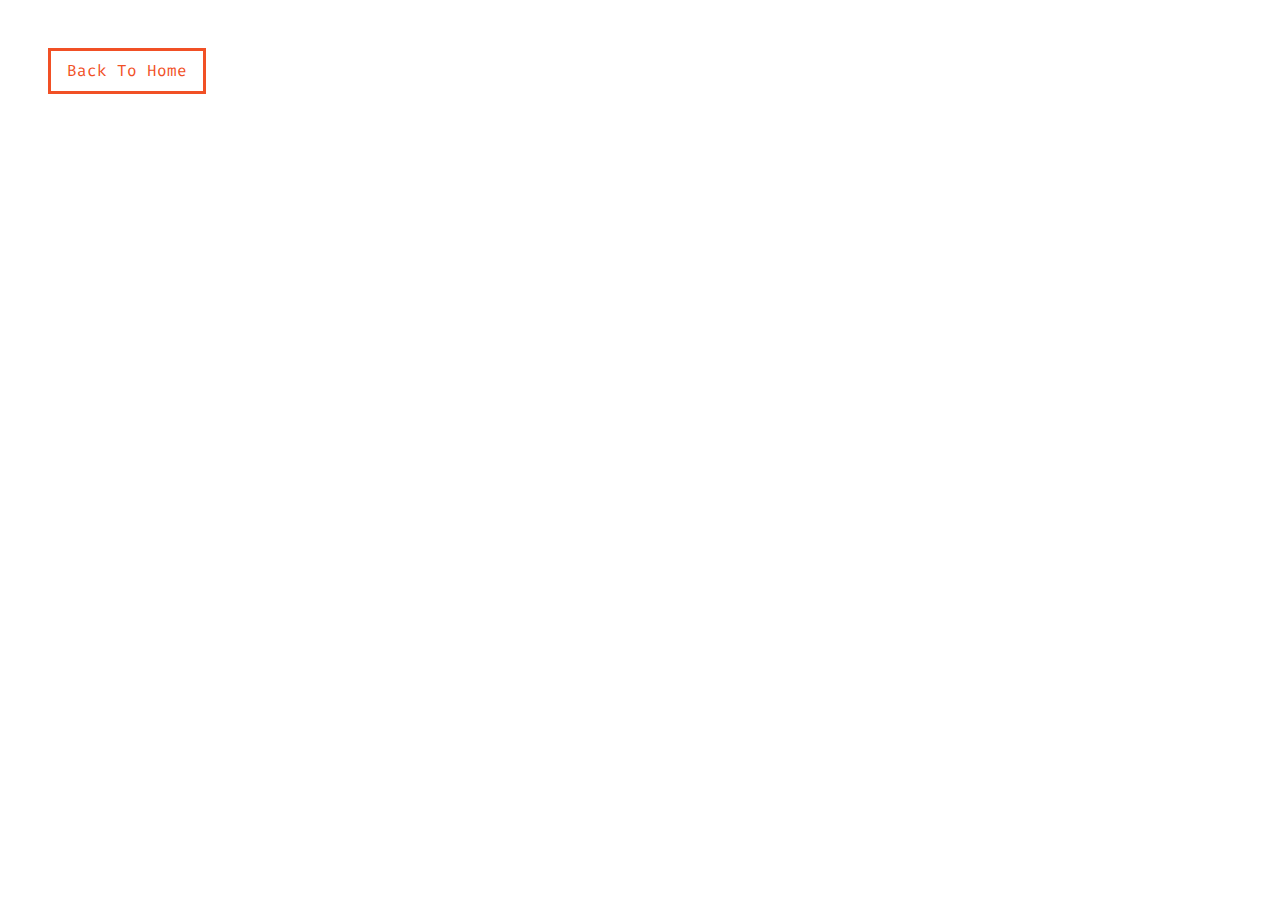
==== cards.html @ d7de1106 "hero page" ====
<!DOCTYPE html>
<html lang="en">
<head>
    <meta charset="UTF-8"/>
    <meta name="viewport" content="width=device-width, initial-scale=1.0"/>
    <meta http-equiv="X-UA-Compatible" content="ie=edge"/>
    <title>Cards</title>
    <!-- google fonts -->
    <link
            href="https://fonts.googleapis.com/css?family=Fira+Code:300,400&display=swap"
            rel="stylesheet"
    />
    <!-- font awesome -->
    <link rel="stylesheet" href="fontawesome-free-5.9.0-web/css/all.min.css"/>
    <!-- styles css -->
    <link rel="stylesheet" href="styles.css"/>
</head>
<body>

<a href="index.html" class="btn">back to home</a>
</body>
</html>
---- styles.css ----
/*
=============
variables
=============
*/
:root {
    --primaryColor: #f15025;
    --mainBlack: #222;
    --mainWhite: #fff;
    --offWhite: #f7f7f7;
    --darkGrey: #afafaf;
    --mainTransition: all 0.3s linear;
    --mainSpacing: 0.2rem
}

/*
=============
global styles
=============
*/

* {
    margin: 0;
    padding: 0;
    box-sizing: border-box;
}

body {
    font-family: "Fira Code", monospace;
    color: var(--mainBlack);
    background: var(--mainWhite);
    line-height: 1.5;
}

a {
    text-decoration: none;
}

img {
    width: 100%;
    display: block;
}

h1, h2, h3 {
    text-transform: capitalize;
    letter-spacing: var(--mainSpacing);
    margin-bottom: 1.25rem;
}

h1 {
    font-size: 3rem;
}

h2 {
    margin-bottom: 0;
}

p {
    font-weight: 300;
    font-size: 0.7rem;
    line-height: 2;
}

.btn {
    display: inline-block;
    padding: 0.5rem 1rem;
    text-transform: capitalize;
    border: 3px solid var(--primaryColor);
    color: var(--primaryColor);
    margin: 3rem;
    transition: var(--mainTransition);
}

.btn:hover {
    background: var(--primaryColor);
    color: var(--mainWhite);
}

/*
=============
main navbar
=============
*/

.main-navbar {
    background: var(--darkGrey);
    padding: 0 2rem;
}

.main-navbar li {
    list-style: none;
}

.main-navbar a {
    text-transform: capitalize;
    display: block;
    padding: 1rem 0;
    color: var(--primaryColor);
    letter-spacing: var(--mainSpacing);
    transition: var(--mainTransition);
}

.main-navbar a:hover {
    color: var(--mainBlack);
}

@media screen and (min-width: 992px) {
    .main-navbar ul {
        max-width: 1170px;
        margin: 0 auto;
        display: grid;
        grid-template-columns: repeat(4, 1fr);
    }

    .main-navbar a {
        text-align: center;
    }
}


/*
=============
Hero
=============
*/

.hero-header {
    min-height: 100vh;
    background: var(--primaryColor);
    color: var(--mainWhite);
    display: grid;
    justify-content: center;
    align-content: center;
}

.hero-banner {
    padding: 0 3rem;
}

.hero-banner p {
    width: 80%;
    max-width: 560px;
    font-size: 1rem;
}

@media screen and (min-width: 768px) {
    .hero-banner {
        padding: 0;
    }
    .hero-header {
        background: linear-gradient(rgba(241, 80, 37, 0.75), rgba(0, 0, 0, 0.75)), url("./images/image-2.jpeg") center/cover fixed no-repeat;
    }
    .hero-banner h1 {
        font-size: 4rem;
    }
}
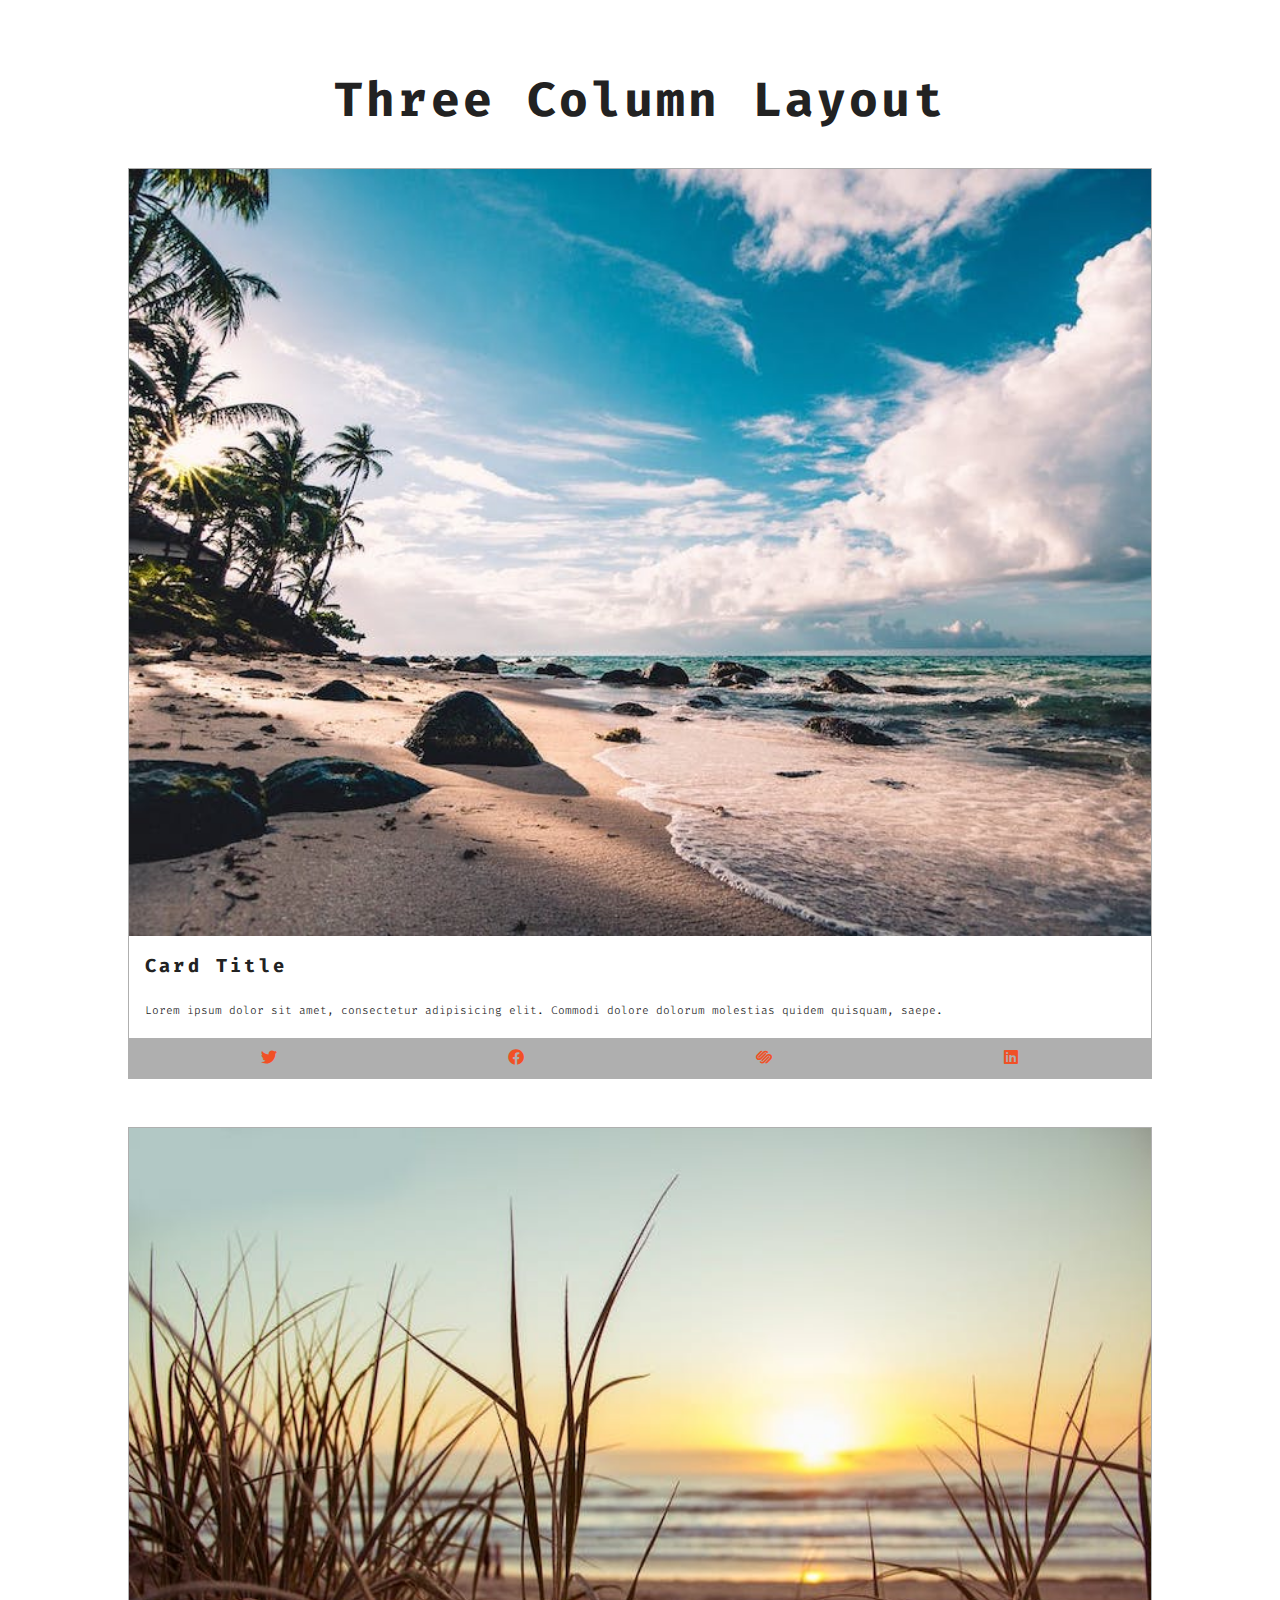
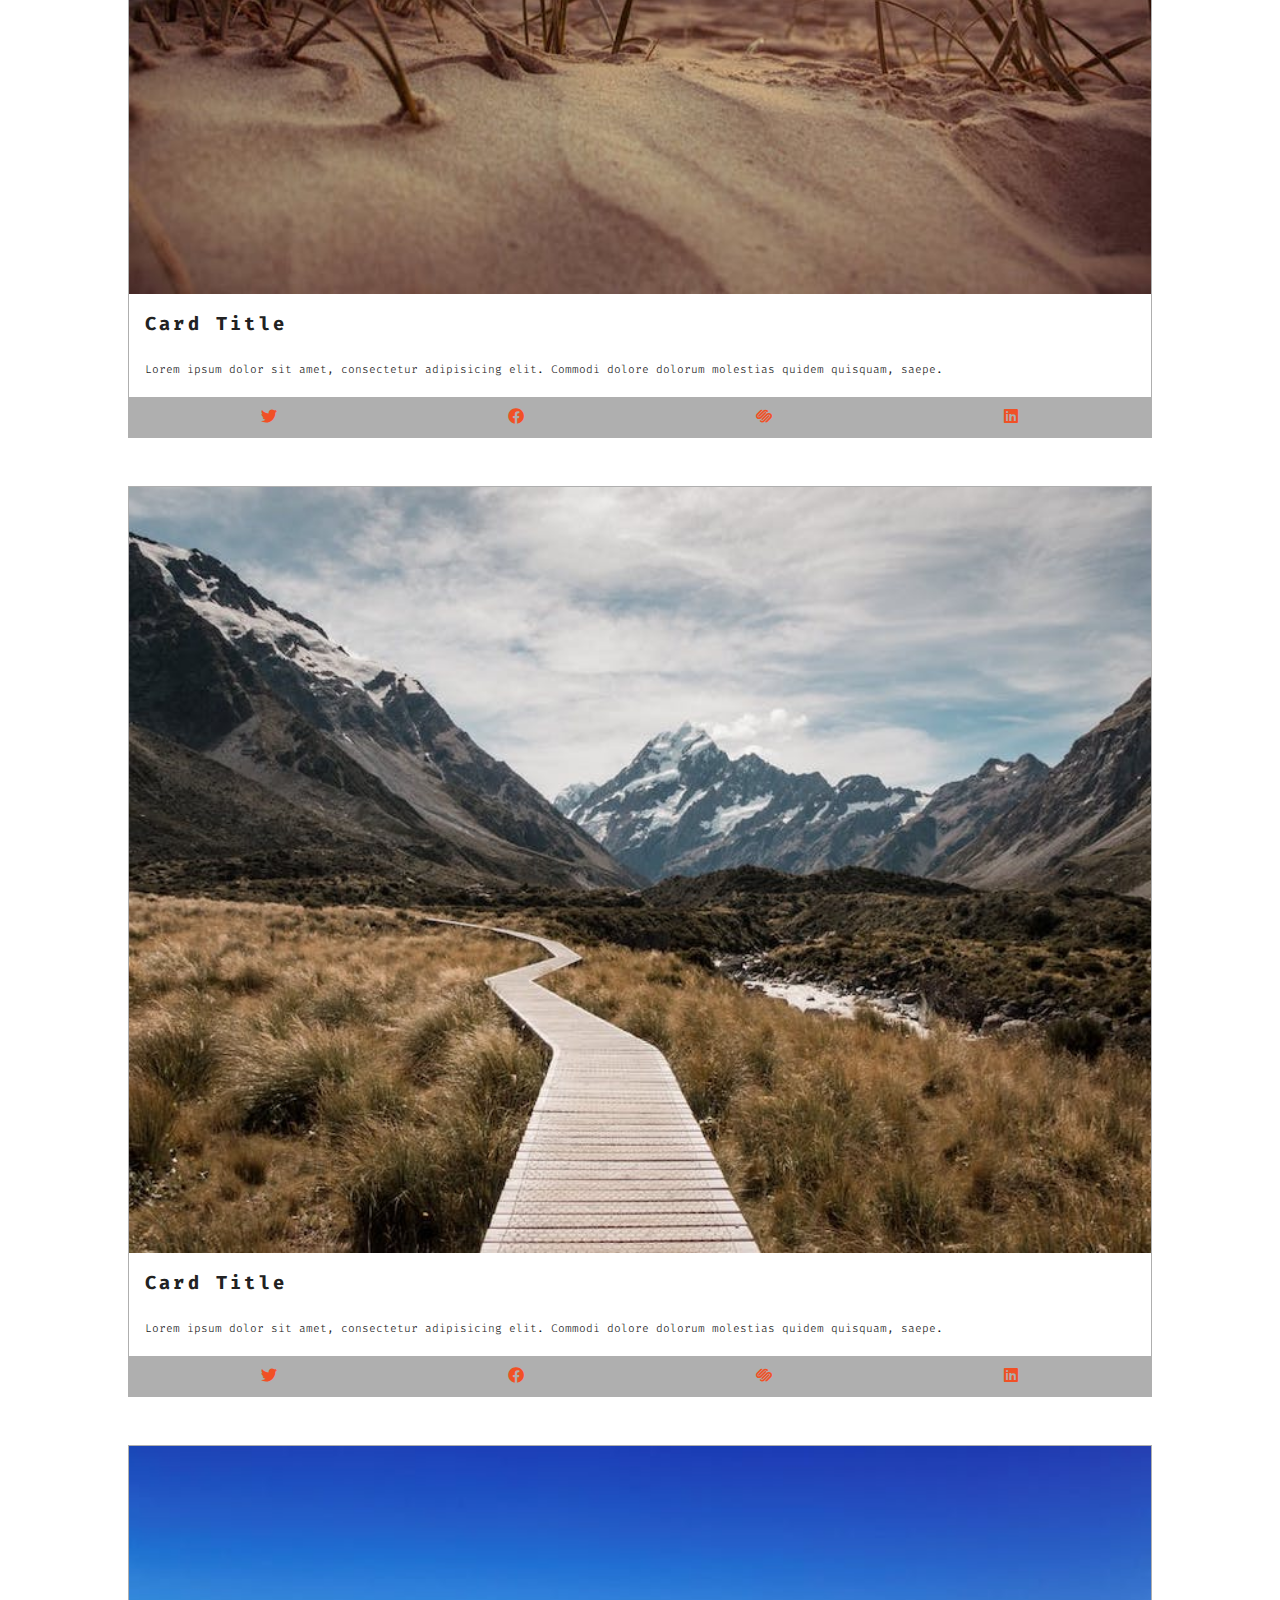
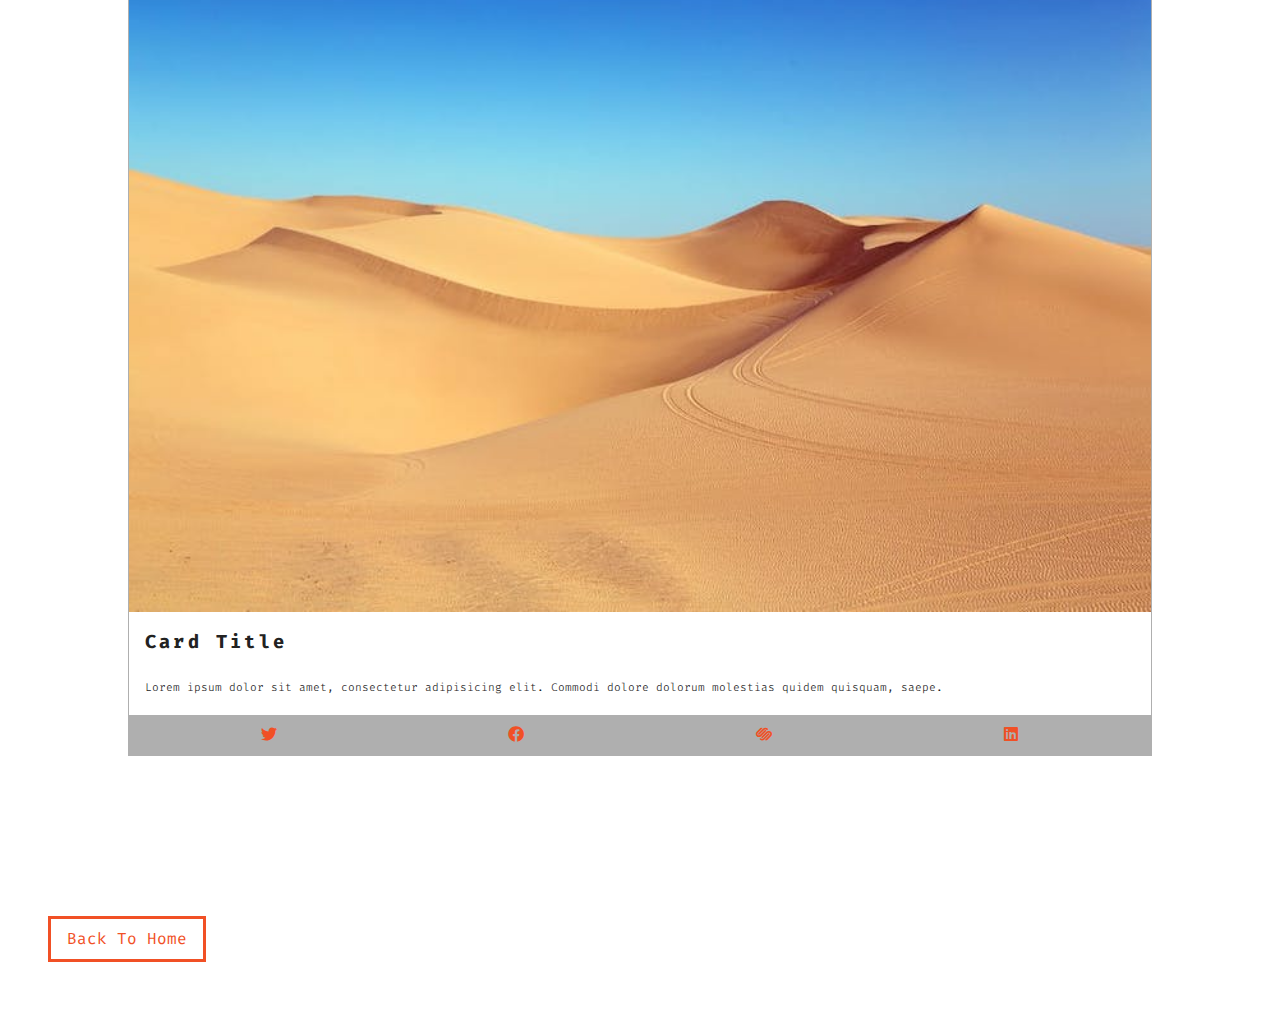
==== commit 55906255: "card layout setup" ====
--- a/cards.html
+++ b/cards.html
@@ -16,7 +16,93 @@
     <link rel="stylesheet" href="styles.css"/>
 </head>
 <body>
-
+<section class="cards">
+    <div class="title">
+        <h1>three column layout</h1>
+    </div>
+    <div class="cards-center">
+        <!--single card -->
+        <article class="card">
+            <img src="./images/size-image-1.jpeg" alt="">
+            <!--  card info-->
+            <div class="card-info">
+                <h3>card title</h3>
+                <p>
+                    Lorem ipsum dolor sit amet, consectetur adipisicing elit. Commodi dolore dolorum molestias quidem
+                    quisquam, saepe.
+                </p>
+            </div>
+            <!--  card footer-->
+            <div class="card-footer">
+                <span><i class="fab fa-twitter"></i></span>
+                <span><i class="fab fa-facebook"></i></span>
+                <span><i class="fab fa-squarespace"></i></span>
+                <span><i class="fab fa-linkedin"></i></span>
+            </div>
+        </article>
+        <!--end of single card-->
+        <!--single card -->
+        <article class="card">
+            <img src="./images/size-image-2.jpeg" alt="">
+            <!--  card info-->
+            <div class="card-info">
+                <h3>card title</h3>
+                <p>
+                    Lorem ipsum dolor sit amet, consectetur adipisicing elit. Commodi dolore dolorum molestias quidem
+                    quisquam, saepe.
+                </p>
+            </div>
+            <!--  card footer-->
+            <div class="card-footer">
+                <span><i class="fab fa-twitter"></i></span>
+                <span><i class="fab fa-facebook"></i></span>
+                <span><i class="fab fa-squarespace"></i></span>
+                <span><i class="fab fa-linkedin"></i></span>
+            </div>
+        </article>
+        <!--end of single card-->
+        <!--single card -->
+        <article class="card">
+            <img src="./images/size-image-3.jpeg" alt="">
+            <!--  card info-->
+            <div class="card-info">
+                <h3>card title</h3>
+                <p>
+                    Lorem ipsum dolor sit amet, consectetur adipisicing elit. Commodi dolore dolorum molestias quidem
+                    quisquam, saepe.
+                </p>
+            </div>
+            <!--  card footer-->
+            <div class="card-footer">
+                <span><i class="fab fa-twitter"></i></span>
+                <span><i class="fab fa-facebook"></i></span>
+                <span><i class="fab fa-squarespace"></i></span>
+                <span><i class="fab fa-linkedin"></i></span>
+            </div>
+        </article>
+        <!--end of single card-->
+        <!--single card -->
+        <article class="card">
+            <img src="./images/size-image-4.jpeg" alt="">
+            <!--  card info-->
+            <div class="card-info">
+                <h3>card title</h3>
+                <p>
+                    Lorem ipsum dolor sit amet, consectetur adipisicing elit. Commodi dolore dolorum molestias quidem
+                    quisquam, saepe.
+                </p>
+            </div>
+            <!--  card footer-->
+            <div class="card-footer">
+                <span><i class="fab fa-twitter"></i></span>
+                <span><i class="fab fa-facebook"></i></span>
+                <span><i class="fab fa-squarespace"></i></span>
+                <span><i class="fab fa-linkedin"></i></span>
+            </div>
+        </article>
+        <!--end of single card-->
+    </div>
+</section>
 <a href="index.html" class="btn">back to home</a>
 </body>
 </html>
--- a/styles.css
+++ b/styles.css
@@ -147,10 +147,53 @@
     .hero-banner {
         padding: 0;
     }
+
     .hero-header {
         background: linear-gradient(rgba(241, 80, 37, 0.75), rgba(0, 0, 0, 0.75)), url("./images/image-2.jpeg") center/cover fixed no-repeat;
     }
+
     .hero-banner h1 {
         font-size: 4rem;
     }
 }
+
+/*
+=============
+Cards
+=============
+*/
+
+.title {
+    text-align: center;
+}
+
+.cards {
+    padding: 4rem 0;
+}
+
+.cards-center {
+    width: 80vw;
+    max-width: 1170px;
+    margin: 2rem auto;
+}
+
+.card {
+    border: 1px solid var(--darkGrey);
+    margin-bottom: 3rem;
+}
+
+.card-info {
+    padding: 1rem;
+}
+
+.card-footer {
+    background: var(--darkGrey);
+    padding: 0.5rem 1rem;
+    display: grid;
+    grid-template-columns: repeat(4, 1fr);
+    justify-items: center;
+}
+
+.card-footer span {
+    color: var(--primaryColor);
+}
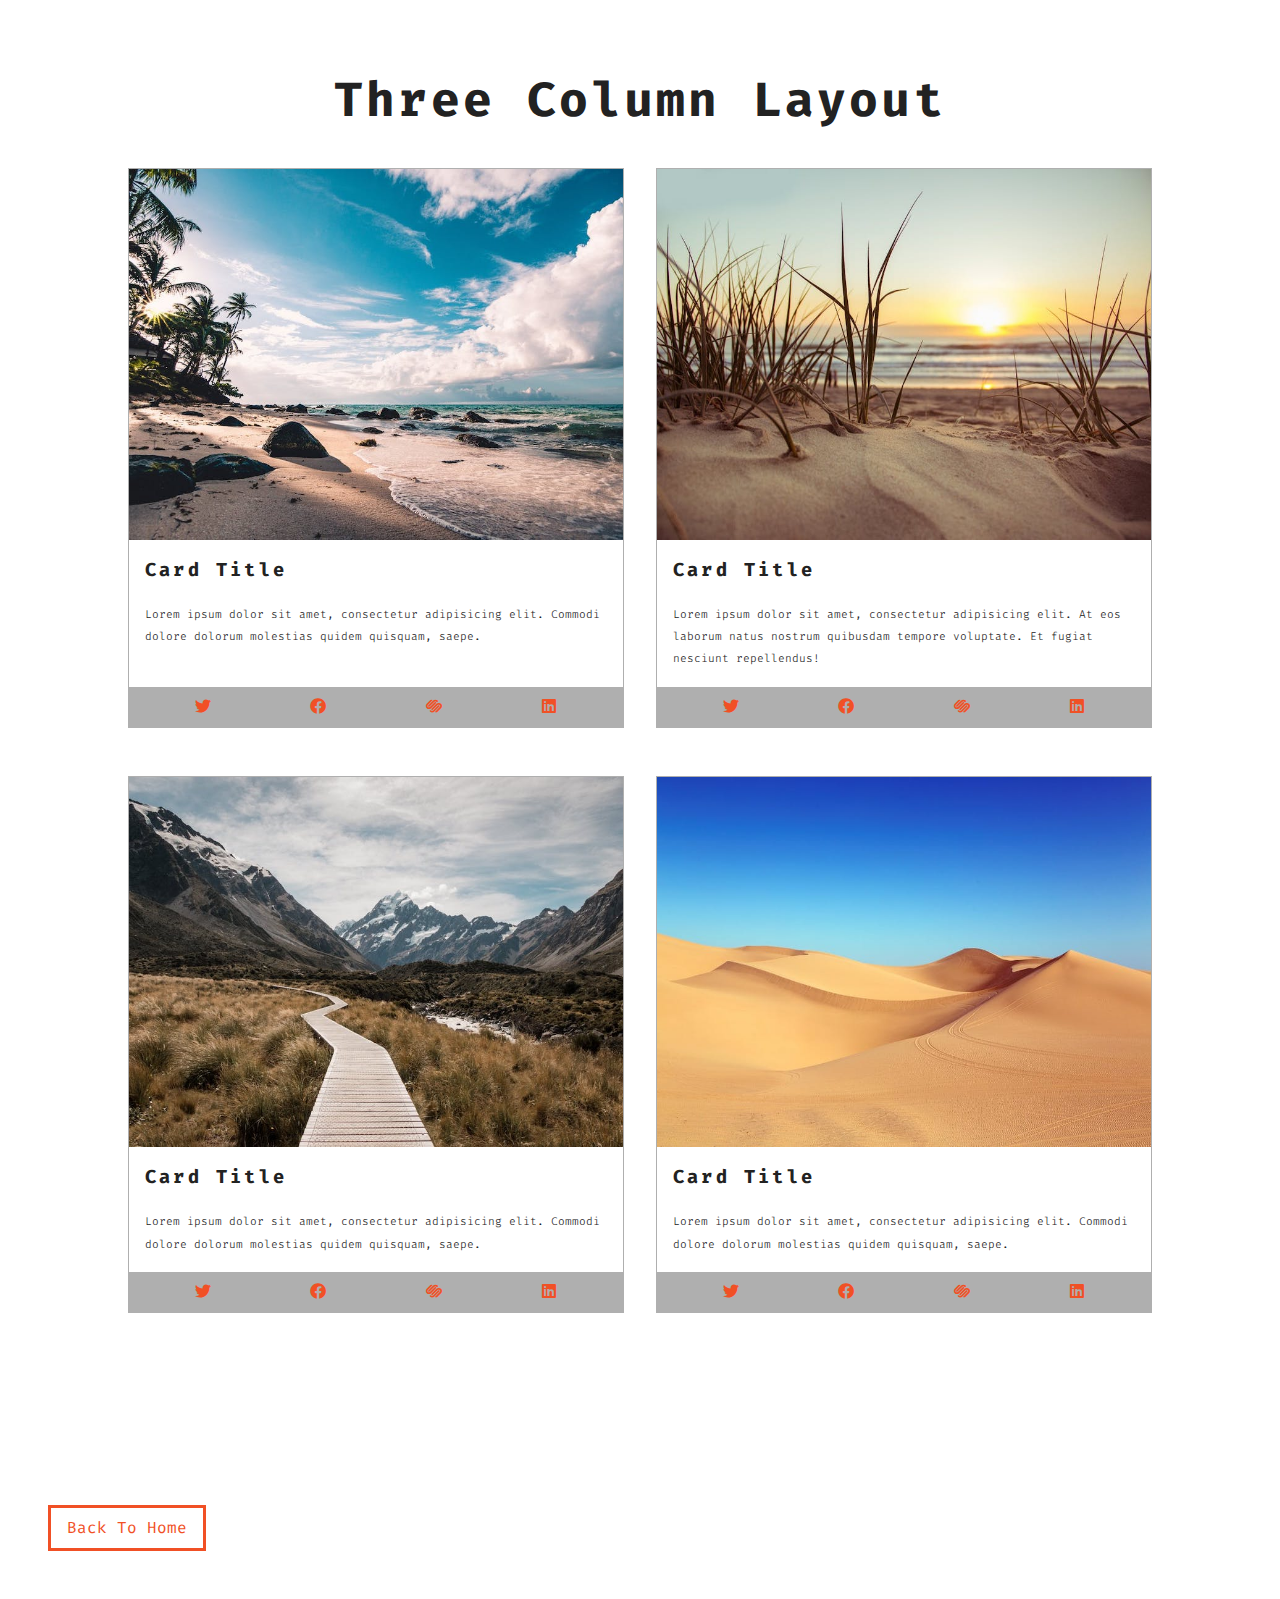
==== commit bfbf1017: "row height fix in card if content grows" ====
--- a/cards.html
+++ b/cards.html
@@ -48,8 +48,8 @@
             <div class="card-info">
                 <h3>card title</h3>
                 <p>
-                    Lorem ipsum dolor sit amet, consectetur adipisicing elit. Commodi dolore dolorum molestias quidem
-                    quisquam, saepe.
+                    Lorem ipsum dolor sit amet, consectetur adipisicing elit. At eos laborum natus nostrum quibusdam
+                    tempore voluptate. Et fugiat nesciunt repellendus!
                 </p>
             </div>
             <!--  card footer-->
--- a/styles.css
+++ b/styles.css
@@ -197,3 +197,37 @@
 .card-footer span {
     color: var(--primaryColor);
 }
+
+
+/*@media screen and (min-width: 768px) {*/
+/*    .cards-center {*/
+/*        display: grid;*/
+/*        grid-template-columns: repeat(2, 1fr);*/
+/*        grid-column-gap: 2rem;*/
+/*    }*/
+
+/*}*/
+
+
+/*@media screen and (min-width: 1170px) {*/
+/*    .cards-center {*/
+/*        grid-template-columns: repeat(3, 1fr);*/
+/*    }*/
+
+/*}*/
+
+/*(1170 - 64)/3  = 368 */
+
+/*card row height if we have more content*/
+.card {
+    display: grid;
+    grid-template-columns: 1fr;
+    grid-template-rows: auto 1fr auto;
+}
+
+.cards-center {
+    display: grid;
+    grid-column-gap: 2rem;
+    grid-template-columns: repeat(auto-fill, minmax(368px, auto));
+}
+
